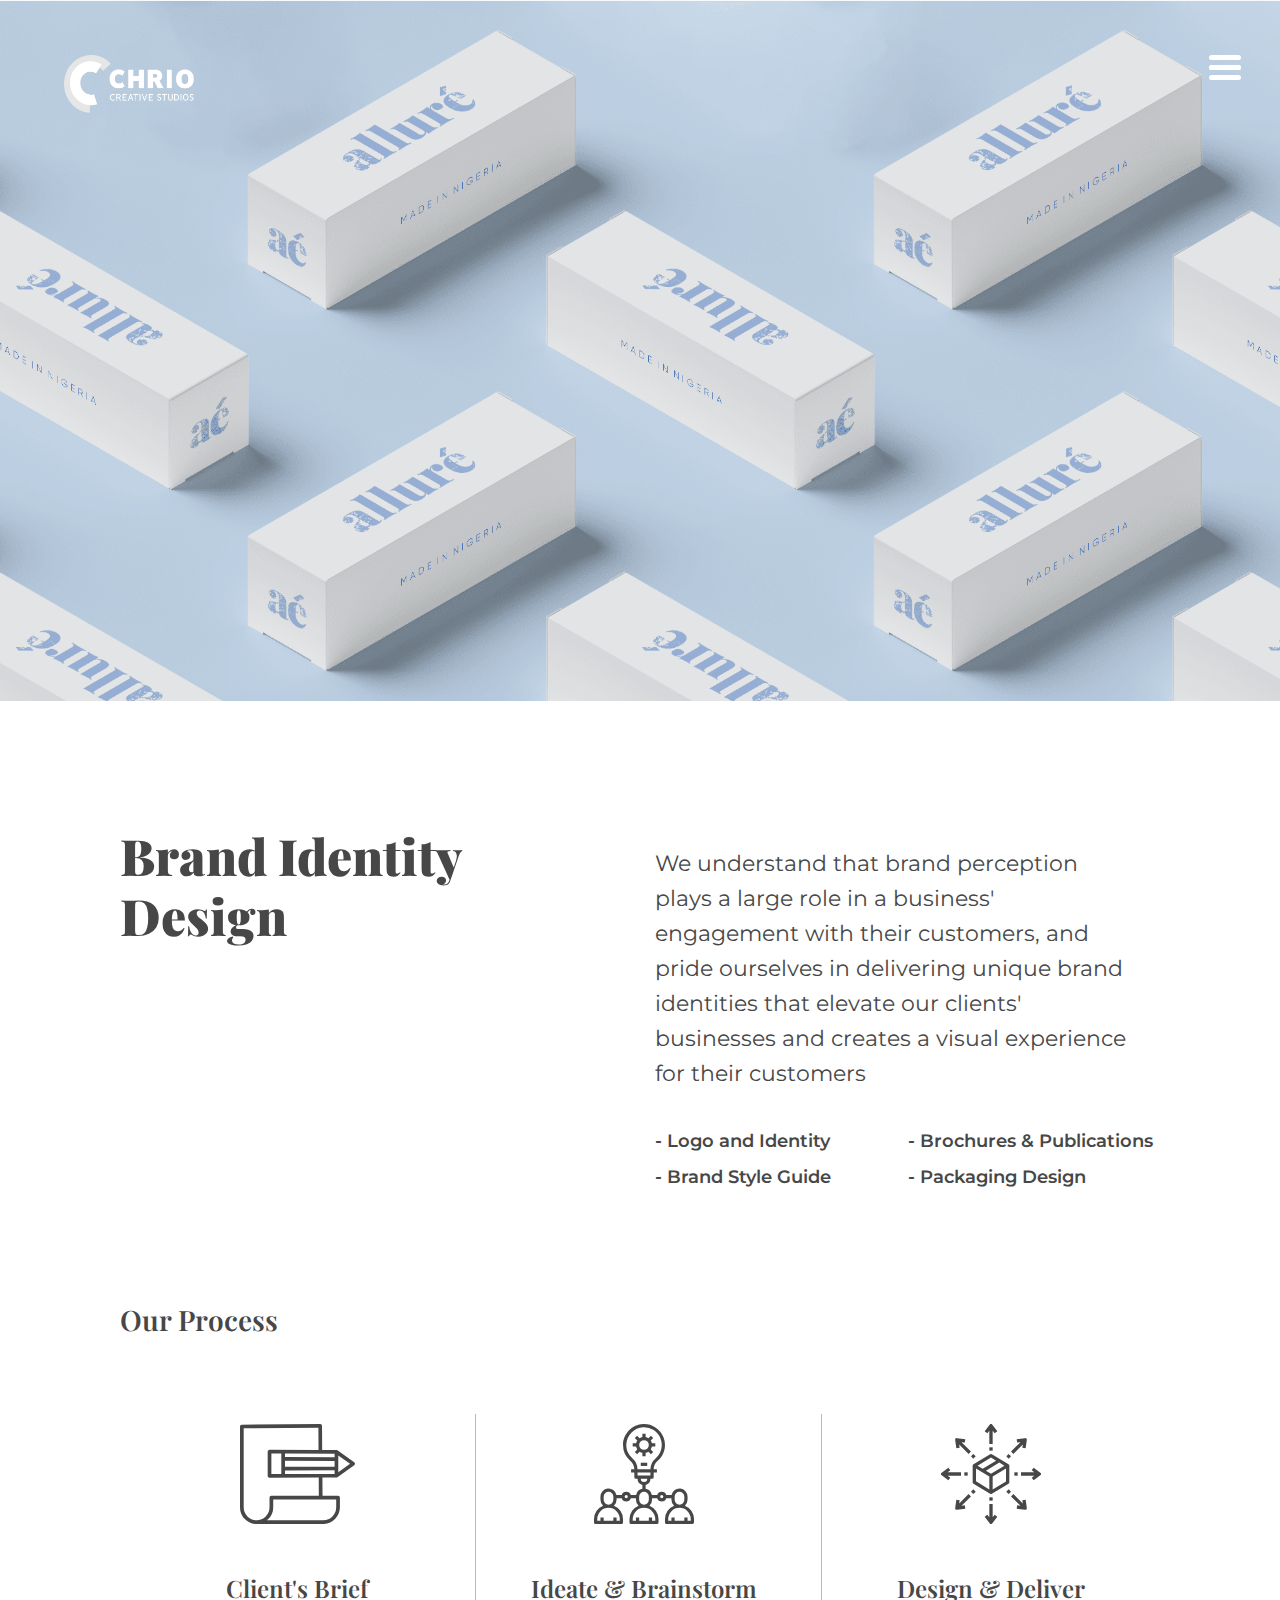
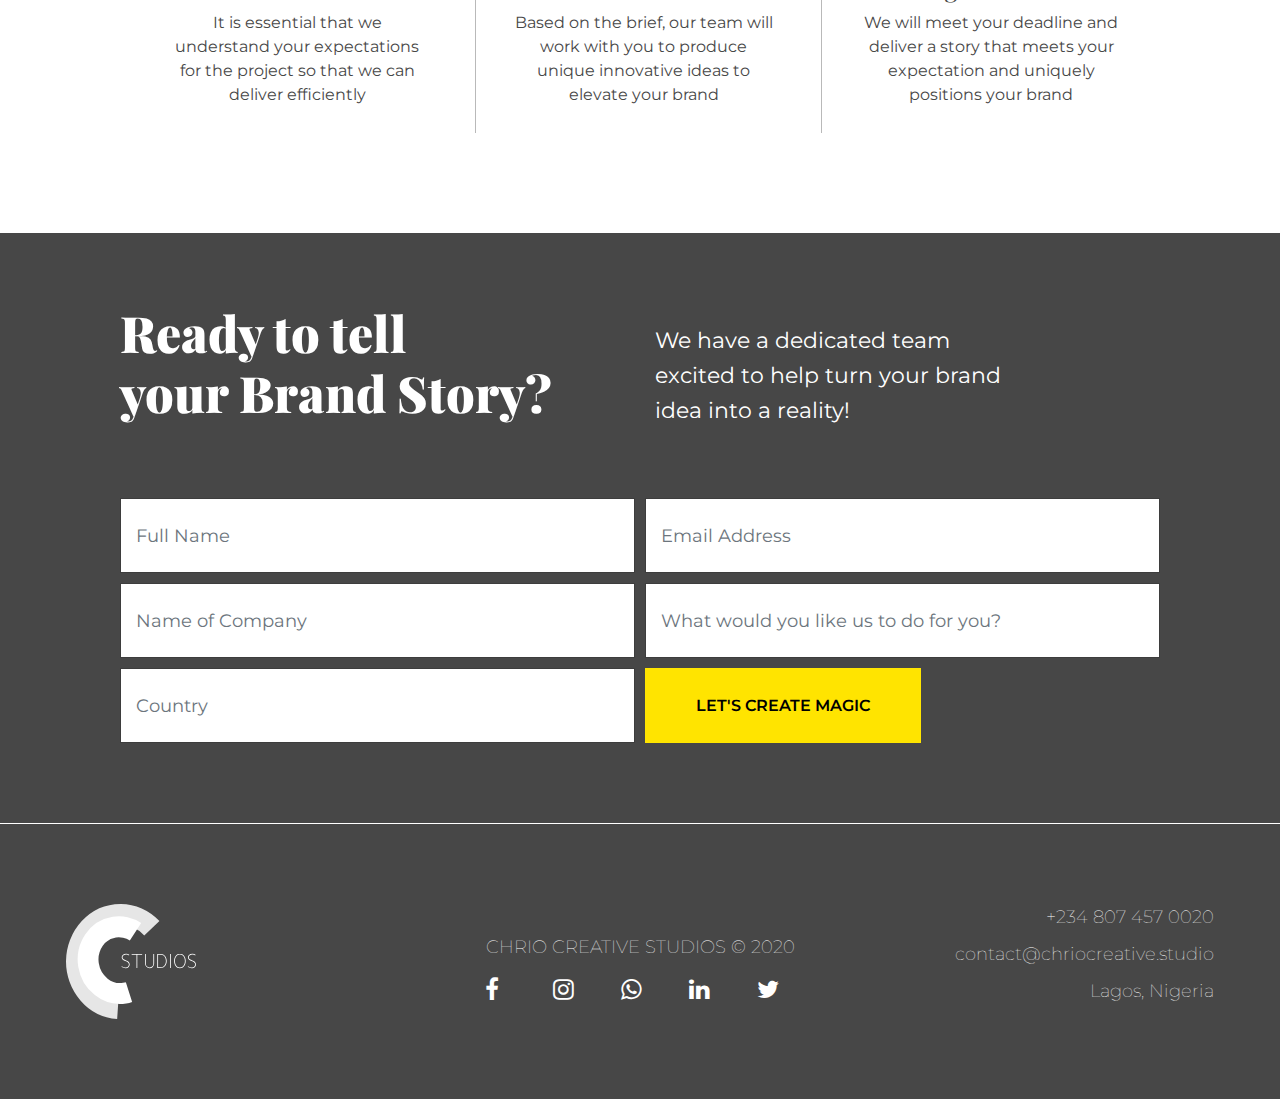
==== brand-identity.html @ 4c0df3b8 "Fetch only active cc" ====
<!DOCTYPE html>
<html lang="en">

<head>
    <meta charset="UTF-8" />
    <meta name="viewport" content="width=device-width, initial-scale=1.0" />
    <title>Brand Identity | Chrio</title>
    <link rel="stylesheet" href="https://stackpath.bootstrapcdn.com/bootstrap/4.5.0/css/bootstrap.min.css"
        crossorigin="anonymous" />
    <link rel="stylesheet" href="https://stackpath.bootstrapcdn.com/font-awesome/4.7.0/css/font-awesome.min.css" />
    <link rel="stylesheet" href="./css/identity.css" />
</head>

<body>

    <div id="sideNavigation" class="sidenav">

        <div class="container">
            <div class="row">
                <div class="col-md-6">
                    <a class="navbar-brand" href="#" id="navbar-brand">
                        <img src="./assets/images/chrio_logo.svg" class="nav-logo" alt="Chrio Logo" />
                    </a>
                </div>
                <div class="col-md-6">
                    <a href="javascript:void(0)" class="closebtn" onclick="closeNav()">&times;</a>
                </div>
            </div>
        </div>

        <div class=" nav-bottom text-center">
            <p class="nav-p">Interested in learning more? Check out</p>
            <a href="index.html">Home</a>
            <span class="nav-vr"></span>
            <a href="services.html">Our Services</a>
            <span class="nav-vr"></span>
            <a href="services.html">Our Blog</a>
            <span class="nav-vr"></span>
            <a href="contact.html">Contact Us</a>
        </div>
    </div>

    <nav class="navbar navbar-expand-lg navbar-light bg-light" id="nav">
        <div class="container">
            <div class="row">
                <a class="navbar-brand" href="#" id="navbar-brand">
                    <img src="./assets/images/logo-white.png" class="logo" alt="Chrio Logo" />
                </a>
                <div id="nav-icon3" class="pull-right" onclick="openNav()">
                    <span onclick="openNav()"></span>
                    <span onclick="openNav()"></span>
                    <span onclick="openNav()"></span>
                    <span onclick="openNav()"></span>
                </div>
            </div>
        </div>
        <div class="collapse navbar-collapse" id="navbarSupportedContent"></div>
    </nav>

    <div class="main">
        <section class="landing-banner" id="landing-banner">
            <div class="container">
                <!-- <div class="row">
                    <div class="col-md-7" id="banner-div-7">
                        <h1 class="landing-h1">
                            Our Services
                        </h1>
                        <p class="landing-p1">
                            We are a creative communication <br class="br-mobile-hidden" /> agency with a vast portfolio
                            of <br class="br-mobile-hidden" /> service offerings
                        </p>
                    </div>
                </div> -->
            </div>
        </section>

        <section class="strategy-sectionn section" id="strategy-div">
            <div class="container" id="strategy-container">

                <div class="row" id="brand1">
                    <div class="col-md-6">
                        <h2 class="landing-h2">
                            Brand Identity
                            Design
                        </h2>
                    </div>
                    <div class="col-md-6">
                        <div class="brand-div">
                            <p class="landing-p">
                                We understand that brand perception plays a large role in a business' engagement with
                                their customers, and pride ourselves in delivering unique brand identities that elevate
                                our clients' businesses and creates a visual experience for their customers
                            </p>
                            <div class="row brand-row">
                                <div class="col-md-6">
                                    <p class="brand-p">- Logo and Identity</p>
                                </div>
                                <div class="col-md-6">
                                    <p class="brand-p">- Brochures & Publications</p>
                                </div>
                                <div class="col-md-6">
                                    <p class="brand-p">- Brand Style Guide</p>
                                </div>
                                <div class="col-md-6">
                                    <p class="brand-p">- Packaging Design</p>
                                </div>


                            </div>
                        </div>
                    </div>
                </div>
            </div>
        </section>

        <section class="strategy-sectionn section" id="strategy-div">
            <div class="container" id="strategy-container">

                <div class="row" id="brand1">
                    <div class="col-md-12">
                        <h3 class="landing-h3">
                            Our Process
                        </h3>
                    </div>
                    <div class="col-md-12">
                        <div class="row process-row">
                            <div class="col-md-4">
                                <div class="process-block">
                                    <img src="./assets/images/client-brief.svg" class="process-icon icon-1"
                                        alt="Client Brief Image" />
                                    <div class="process-block-below">
                                        <h4 class="landing-h4">Client's Brief</h4>
                                        <p class="process-block-p">
                                            It is essential that we
                                            understand your expectations
                                            for the project so that we can deliver efficiently
                                        </p>
                                    </div>
                                </div>
                            </div>
                            <div class="col-md-4">
                                <div class="process-block">
                                    <img src="./assets/images/ideate.svg" class="process-icon"
                                        alt="Client Brief Image" />
                                    <div class="process-block-below">
                                        <h4 class="landing-h4">Ideate & Brainstorm</h4>
                                        <p class="process-block-p">
                                            Based on the brief, our team
                                            will work with you to produce unique innovative ideas to elevate your brand
                                        </p>
                                    </div>
                                </div>
                            </div>
                            <div class="col-md-4">
                                <div class="process-block process-block-last-child">
                                    <img src="./assets/images/design.svg" class="process-icon"
                                        alt="Client Brief Image" />
                                    <div class="process-block-below">
                                        <h4 class="landing-h4">Design & Deliver</h4>
                                        <p class="process-block-p">
                                            We will meet your deadline
                                            and deliver a story that meets your expectation and uniquely positions your
                                            brand
                                        </p>
                                    </div>
                                </div>
                            </div>
                        </div>
                    </div>
                </div>
            </div>
        </section>


        <section class="contact-us section">
            <form action="action.php" method="post" id="contact-form"></form>
            <div class="container">
                <div class="row icon-row" id="contact-us-row">

                    <div class="col-md-6 margin-contact">
                        <div class="contact-inner1">
                            <h2 class="landing-h2">
                                Ready to tell <br class="br-mobile-hidden" />
                                your Brand Story?
                            </h2>
                        </div>
                    </div>
                    <div class="col-md-6  margin-contact">
                        <div class="contact-inner1">
                            <p class="landing-p">
                                We have a dedicated team <br> excited to help turn your brand <br> idea into a reality!
                            </p>
                        </div>
                    </div>

                    <div class="col-md-6 contact-outer">
                        <div class="contact-inner1">
                            <input type="text" class="form-control" name="name" id="name" placeholder="Full Name" />
                        </div>
                    </div>
                    <div class="col-md-6 contact-outer1">
                        <div class="contact-inner1">
                            <input type="text" class="form-control" name="email" id="email" aria-describedby="emailHelp"
                                placeholder="Email Address" />
                        </div>
                    </div>
                    <div class="col-md-6 contact-outer">
                        <div class="contact-inner1">
                            <input type="text" class="form-control" name="company" id="company"
                                aria-describedby="emailHelp" placeholder="Name of Company" />
                        </div>
                    </div>
                    <div class="col-md-6 contact-outer1">
                        <div class="contact-inner1">
                            <input type="text" class="form-control" name="message" id="message"
                                aria-describedby="emailHelp" placeholder="What would you like us to do for you?" />
                        </div>
                    </div>
                    <div class="col-md-6 contact-outer">
                        <div class="contact-inner1">
                            <input type="text" class="form-control" name="country" id="country"
                                aria-describedby="emailHelp" placeholder="Country" />
                        </div>
                    </div>
                    <div class="col-md-6 contact-outer1">
                        <div class="contact-inner1">
                            <button type="submit" id="submit" class="btn btn-primary contact-button">
                                LET'S CREATE MAGIC
                            </button>
                        </div>
                    </div>

                </div>
            </div>
            </form>
        </section>
        <footer id="footer-web">
            <div class="container">
                <div class="row footer-row">
                    <div class="col">
                        <img src="./assets/images/footer_logo.svg" alt="" class="img-responsive footer-logo" />
                    </div>
                    <div class="col">
                        <div>
                            <p class="footer-text">CHRIO CREATIVE STUDIOS &copy; 2020</p>
                        </div>
                        <div class="row">
                            <div class="col">
                                <a href="https://facebook.com/ChrioCreative/" target="_blank" class=""><i
                                        class="fa fa-facebook" id="socials" aria-hidden="true"></i></a>
                            </div>
                            <div class="col">
                                <a href="https://instagram.com/chriocreative?igshid=flf5o154ikzl" target="_blank"
                                    class=""><i class="fa fa-instagram" id="socials" aria-hidden="true"></i></a>
                            </div>
                            <div class="col">
                                <a href="" target="_blank" class=""><i class="fa fa-whatsapp" id="socials"
                                        aria-hidden="true"></i></a>
                            </div>
                            <div class="col">
                                <a href="https://www.linkedin.com/company/chrio-creative-studios/" target="_blank"
                                    class=""><i class="fa fa-linkedin" id="socials" aria-hidden="true"></i></a>
                            </div>
                            <div class="col">
                                <a href="https://twitter.com/ChrioCreative" target="_blank" class=""><i
                                        class="fa fa-twitter" id="socials" aria-hidden="true"></i></a>
                            </div>
                            <!-- <div class="col-md-4"></div> -->
                        </div>
                    </div>
                    <div class="col">
                        <div class="footer-right">
                            <p class="footer-text1">+234 807 457 0020</p>
                            <p class="footer-text1">contact@chriocreative.studio</p>
                            <p class="footer-text1">Lagos, Nigeria</p>

                        </div>
                    </div>
                </div>
            </div>
        </footer>
        <footer id="footer-mobile">
            <div class="container container-footer">
                <div class="row footer-row">
                    <div class="col-md-6 col-sm-6 col-sx-6">
                        <!-- <img
                  src="./assets/images/footer_logo.svg"
                  alt=""
                  class="img-responsive footer-logo"
                /> -->
                    </div>
                    <div class="col-md-6 col-sm-6 col-sx-6">
                        <div>
                            <p class="footer-text">CHRIO CREATIVE STUDIOS &copy; 2020</p>
                            <div class="row">
                                <div class="col-md-4"></div>
                                <div class="col">
                                    <a href="" class=""><i class="fa fa-facebook" id="socials"
                                            aria-hidden="true"></i></a>
                                </div>
                                <div class="col">
                                    <a href="" class=""><i class="fa fa-instagram" id="socials"
                                            aria-hidden="true"></i></a>
                                </div>
                                <div class="col">
                                    <a href="" class=""><i class="fa fa-whatsapp" id="socials"
                                            aria-hidden="true"></i></a>
                                </div>
                                <div class="col">
                                    <a href="" class=""><i class="fa fa-twitter" id="socials"
                                            aria-hidden="true"></i></a>
                                </div>
                                <!-- <div class="col-md-4"></div> -->
                            </div>
                        </div>
                    </div>
                    <div class="col-md-12 col-sm-12 col-sx-12">
                        <div class="footer-right">
                            <p class="footer-text1">+234 807 457 0020</p>
                            <p class="footer-text1">contact@chriocreative.studio</p>
                            <p class="footer-text1">Lagos, Nigeria</p>
                        </div>
                    </div>
                </div>
            </div>
        </footer>
    </div>


    <script src="https://code.jquery.com/jquery-3.5.1.min.js" crossorigin="anonymous"></script>
    <script src="https://stackpath.bootstrapcdn.com/bootstrap/4.5.0/js/bootstrap.min.js" crossorigin="anonymous">
    </script>
    <script>
        $(document).ready(function () {
            // $("#nav-icon3").click(function () {
            //     $(this).toggleClass("open");
            // });

            $("#learn-more").on('click', function (event) {
                event.preventDefault();
                $("#nav").addClass('active-nav');
                $("#navbar-brand").addClass('active-brand');
                $("#strategy-div").addClass('strategy-active');
                $("#strategy-container").addClass('strategy-active');
                $('#landing-banner').slideUp();
            });

        });

        function openNav() {
            document.getElementById("sideNavigation").style.width = "100%";
            document.getElementById("main").style.marginLeft = "250px";
        }

        function closeNav() {
            document.getElementById("sideNavigation").style.width = "0";
            document.getElementById("main").style.marginLeft = "0";
            $("#nav-icon3").toggleClass("close");
        }
    </script>
</body>

</html>
---- css/identity.css ----
@import url("https://fonts.googleapis.com/css2?family=Montserrat:wght@300;400;600&family=Playfair+Display:wght@400;600;900&display=swap");

html,
  body {
    max-width: 100%;
    overflow-x: hidden;
    color: #474747;
  }

.process-block {
    text-align: center;
    padding: 10px 45px;
    border-right: 1px solid #47474761;
    margin-right: -9px;
}

.process-block-last-child {
    border-right: none;
}

.row.process-row .col-md-4 {
    padding: 0px;
}

img.process-icon {
    width: 100px;
}

p.process-block-p {
    font-size: 16px;
}

.process-block-below {
    margin-top: 50px;
}

img.process-icon.icon-1 {
    width: 115px;
}

.row.process-row {
    margin-top: 70px;
}

h4.landing-h4 {
    font-weight: 600;
}

img.img-responsive.service-image3 {
  width: 300px !important;
  max-width: 315px !important;
  min-width: 315px !important;
  right: 0px;
  margin-bottom: 20px;
  display: none;
}
p.nav-p {
  font-size: 23px;
  margin-bottom: 0px;
  font-family: "Montserrat", sans-serif;
  font-weight: 500;
}

.nav-bottom.text-center {
  padding-top: 150px;
}

.sidenav  a#navbar-brand {
  left: -60px;
}

/* The side navigation menu */
.sidenav {
    height: 100%; /* 100% Full-height */
    width: 0; /* 0 width - change this with JavaScript */
    position: fixed; /* Stay in place */
    z-index: 10;
    top: 0;
    right: 0;
    overflow-x: hidden; /* Disable horizontal scroll */
    padding-top: 50px; /* Place content 60px from the top */
    transition: 0.5s; /* 0.5 second transition effect to slide in the sidenav */
    /* text-align: center; */
    font-family: "Playfair Display", serif;
    font-weight: 700;
    background-image: url(../assets/images/Pattern1.svg);
    background-repeat: no-repeat;
    background-size: cover;
    background-position: bottom;
    
}
 
/* The navigation menu links */
.sidenav a {
    padding: 8px 8px 8px 40px;
    text-decoration: none;
    font-size: 40px;
    color: #363837;
    display: block;
    transition: 0.3s;
    display: inline;
    font-family: "Playfair Display", serif;
}
 
/* When you mouse over the navigation links, change their color */
.sidenav a:hover, .offcanvas a:focus{
    color: #f1f1f1;
}
 
/* Position and style the close button (top right corner) */
.sidenav .closebtn {
  position: absolute;
  top: -40px;
  right: 25px;
  font-size: 55px;
  margin-left: 50px;
}


ul.slide-ul {
    list-style-type: none;
    font-size: 30px;
    font-weight: 500;
}

.slide-nav {
    position: absolute;
    z-index: 1;
    padding-left: 350px;
    padding-top: 300px;
}

.slide-icon {
    display: inline;
    margin-right: 10px;
    color: #000;
}

span.nav-vr {
  border: 1px solid #363837;
  width: 46px;
  position: relative;
  top: -6px;
  right: -10px;
}
.section {
    padding-left: 90px !important;
    padding-right: 90px !important;
}

section#landing-banner {
    padding-left: 90px !important;
    padding-right: 90px !important;
}

img.img-responsive.footer-logo {
  width: 130px;
}

a.learn-more.footer-a {
    color: #fff;
    border: 1px solid #fff;
}

div#brand1 {
    margin-bottom: 100px;
}

div#banner-div-7 {
    padding-top: 100px;
}

div#brand2 {
    margin-bottom: 90px;
}

img.img-responsive.service-image {
    width: 560px;
    position: relative;
    right: -15%;
    max-width: 560px;
    min-width: 560px;
}

img.img-responsive.service-image2 {
    width: 560px;
    position: relative;
    left: -25%;
    max-width: 560px;
    min-width: 560px;
}

.active-nav {
  background: #ffe400 !important;
}

.active-brand {
  top: -20px;
}

.strategy-active {
  padding-top: 60px !important;
}

.strategy-div {
  padding-top: 60px !important;
}

/* Hamburger menu */
/* Icon 1 */
section.partner-section {
  background: #ebebeb;
  padding-top: 0px !important;
  padding-bottom: 0px !important;
}

#nav-icon3 {
  z-index: 1;
  width: 45px;
  height: 0px;
  position: relative;
  left: 600%;
  /* margin: 50px auto; */
  -webkit-transform: rotate(0deg);
  -moz-transform: rotate(0deg);
  -o-transform: rotate(0deg);
  transform: rotate(0deg);
  -webkit-transition: 0.5s ease-in-out;
  -moz-transition: 0.5s ease-in-out;
  -o-transition: 0.5s ease-in-out;
  transition: 0.5s ease-in-out;
  cursor: pointer;
}

#nav-icon3 span {
    display: block;
    position: absolute;
    height: 5px;
    width: 70%;
    background: #ffffff;
    border-radius: 9px;
    opacity: 1;
    left: 0;
    -webkit-transform: rotate(0deg);
    -moz-transform: rotate(0deg);
    -o-transform: rotate(0deg);
    transform: rotate(0deg);
    -webkit-transition: 0.25s ease-in-out;
    -moz-transition: 0.25s ease-in-out;
    -o-transition: 0.25s ease-in-out;
    transition: 0.25s ease-in-out;
}

/* Icon 3 */

#nav-icon3 span:nth-child(1) {
  top: 0px;
}

#nav-icon3 span:nth-child(2),
#nav-icon3 span:nth-child(3) {
  top: 10px;
}

#nav-icon3 span:nth-child(4) {
  top: 20px;
  /* width: 60%; */
}

#nav-icon3.open span:nth-child(1) {
  top: 18px;
  width: 0%;
  left: 50%;
}

#nav-icon3.open span:nth-child(2) {
  -webkit-transform: rotate(45deg);
  -moz-transform: rotate(45deg);
  -o-transform: rotate(45deg);
  transform: rotate(45deg);
}

#nav-icon3.open span:nth-child(3) {
  -webkit-transform: rotate(-45deg);
  -moz-transform: rotate(-45deg);
  -o-transform: rotate(-45deg);
  transform: rotate(-45deg);
}

#nav-icon3.open span:nth-child(4) {
  top: 18px;
  width: 0%;
  left: 50%;
}

body {
  font-family: "Montserrat", sans-serif;
}

.row {
  margin-left: 0px !important;
  width: 100%;
}

h1,
h2,
h3,
h4,
h5 {
  font-family: "Playfair Display", serif;
}

.landing-h1 {
    font-size: 50px;
    font-weight: 900;
    color: #fff;
}

.landing-p1 {
    margin: 0px;
    font-size: 22px;
    padding-right: 25px;
    margin: 20px 0px;
    line-height: 35px;
    color: #fff;
}

.landing-p {
    margin: 0px;
    font-size: 22px;
    padding-right: 25px;
    margin: 20px 0px;
    line-height: 35px;
}

.landing-banner {
    background-image: url(../assets/images/identity_banner.png);
    position: relative;
    background-position: inherit;
    background-repeat: no-repeat;
    background-size: cover;
    top: -125px;
    padding-top: 200px;
    height: 700px;
    /* background: #292929; */
}

/* .container {
  margin: 0px 100px;
} */

.landing-p1 {
  font-size: 20px;
}

p.brand-p {
    font-size: 18px;
    line-height: 20px;
    font-weight: 600;
}

.brand-row .col-md-6 {
    padding: 0px;
}

.row.brand-row {
    padding-top: 20px !important;
}

footer {
  background: #474747;
  padding: 40px;
  color: #fff;
  border-top: 1px solid #fff;
  padding: 80px 0px;
}

.navbar-brand {
  position: relative;
  left: 40%;
  display: inline-block;
  padding-top: 0.3125rem;
  padding-bottom: 0.3125rem;
  margin-right: 1rem;
  font-size: 1.25rem;
  line-height: inherit;
  white-space: nowrap;
  z-index: 1;
}

nav.navbar.navbar-expand-lg.navbar-light.bg-light {
  background: transparent;
  border: none;
  padding-top: 50px;
}

img.logo {
  width: 130px;
}

i.fa.fa-long-arrow-right {
  margin-left: 15px;
  /* margin-top: 11px; */
}

.learn-more {
  font-family: "Montserrat", sans-serif;
}

#partner-mobile {
  display: none;
}

.learn-more {
  font-size: 20px;
  color: #000;
  font-weight: 500;
  border: 1px solid #000;
  padding: 15px 20px;
}

.learn-more:hover {
  text-decoration: none;
  background: #474747;
  color: #ffe600;
  transition: 0.4s;
}

div#banner-div-7 {
  z-index: 1;
}

.margin-contact {
  margin-bottom: 50px;
}

i.fa.fa-chevron-right {
  font-weight: 100;
  margin-left: 15px;
}

i.fa.fa-plus-circle {
  color: #ffe700;
}

h2.landing-h2 {
  font-size: 50px;
  font-weight: 900;
}

.landing-h3 {
    font-size: 28px;
    font-weight: 600;
  }

.learn-more.no-border {
  border: none;
  padding: 0px;
}

.section {
  padding: 0px;
}

.strategy-box-holder {
  text-align: center;
  /* border-right: 1px solid #00000021; */
}

.strategy-box-holder:last-child {
  padding-left: 0px;
  /* border-right: none; */
}

img.img-responsive.partner-logo {
  width: 150px;
}

.strategy-box {
  /* background: #f2f2f2; */
  padding: 30px 10px;
  box-shadow: 0 10px 30px 0 rgba(0, 0, 0, 0.15);
  border-radius: 10px;
  margin: 20px;
  max-width: 200px;
  min-width: 200px;
  min-height: 185px;
  max-height: 185px;
}

.strategy-box-holder:first-child {
  padding-left: 0px;
}

img.img-responsive.strategy-icons.center-box {
  max-width: 85px;
  min-width: 85px;
  max-height: 85px;
  min-height: 85px;
  margin: 20px;
}

img.img-responsive.man-img {
  width: 480px;
}

.row.icon-row {
  width: 100%;
  /* margin-top: 70px;
  margin-bottom: 70px; */
}

#footer-web {
  display: block;
}

#footer-mobile {
  display: none;
}

h5.strategy-h5 {
  font-size: 20px;
  font-weight: 600;
  padding: 0px 30px;
}

section.strategy-sectionn {
  /* margin-bottom: 100px; */
  padding-top: 0px !important;
}

.contact-inner1 {
  /* padding: 0px 50px 0px 0px; */
}

.contact-inner2 {
  padding: 0px 0px 0px 50px;
}

button.btn.btn-primary.contact-button {
  background: #ffe400;
  border: 1px solid #ffe600;
  border-radius: 0px;
  color: #000;
  font-size: 16px;
  font-weight: 600;
  padding: 25px 50px;
  height: 75px;
}

label {
  font-size: 12px;
  font-weight: 600;
}

.form-control {
  font-size: 12px;
  border: 1px solid #33333385;
}

section.contact-us {
  padding: 70px 0px;
  background: #474747;
  color: #fff;
}

img.banner-image.img-responsive {
  position: relative;
  bottom: 562px;
  right: 5%;
  width: 1220px;
}

#circle1 {
  position: relative;
  bottom: 196px;
  right: 50px;
}

#circle2 {
  -webkit-transform: rotate(180deg);
  -moz-transform: rotate(180deg);
  -o-transform: rotate(180deg);
  -ms-transform: rotate(180deg);
  transform: rotate(180deg);
  position: relative;
  right: 76px;
  bottom: 204px;
}

#circle3 {
  -webkit-transform: rotate(90deg);
  -moz-transform: rotate(90deg);
  -o-transform: rotate(90deg);
  -ms-transform: rotate(90deg);
  transform: rotate(90deg);
  position: relative;
  right: 60px;
  bottom: 197px;
}

#circle4 {
  -webkit-transform: rotate(270deg);
  -moz-transform: rotate(270deg);
  -o-transform: rotate(270deg);
  -ms-transform: rotate(270deg);
  transform: rotate(270deg);
  position: relative;
  right: 65px;
  bottom: 220px;
}

section.partner-section {
  background: #ebebeb;
  padding-top: 20px 0px !important;
  padding-bottom: 20px 0px !important;
}

section.creative-section.section {
  padding-top: 70px;
  padding-bottom: 70px;
}

.partner-div {
  padding-top: 80px;
}

.row.text-center.partner-row {
  margin: 70px 0px;
}

i.fa.fa-long-arrow-right.yellow-arrow.y2 {
  color: #ffe700;
  font-weight: bolder;
  /* font-size: 46px; */
  margin-top: 20px !important;
}

i.fa.fa-long-arrow-right.yellow-arrow {
  color: #ffe700;
  font-weight: bolder;
  /* font-size: 46px; */
  margin-top: 50px !important;
}

img.img-responsive.footer-logo {
  position: relative;
  left: -40px;
}

.footer-right {
  text-align: right;
  font-size: 14px;
  font-weight: 400;
  position: relative;
  left: 50px;
}

.form-control {
  font-size: 18px;
  border: 1px solid #33333385;
  height: 75px;
  border-radius: 0px;
  padding: 15px;
}

.contact-outer {
  padding-right: 5px;
  padding-bottom: 10px;
}

.contact-outer1 {
  padding-left: 5px;
  padding-bottom: 10px;
}

.footer-text {
  margin-top: 30px;
  font-size: 18px;
  text-align: center;
  font-weight: 100;
}

.footer-text1 {
  margin: 0px;
  margin-bottom: 10px;
  font-size: 18px;
  text-align: right;
  font-weight: 100;
}

#socials {
  color: #fff;
  font-size: 24px;
}

@media (max-width: 1280px) {
  img.banner-image.img-responsive {
    position: relative;
    bottom: 525px;
    right: -500px;
    width: 591px;
  }

  .container {
    /* margin: 0px 30px; */
  }

  html,
  body {
    max-width: 100%;
    overflow-x: hidden;
    color: #474747;
  }
}

@media (max-width: 768px) {
  img.img-responsive.service-image3 {
    display: block;
  }
  img.img-responsive.service-image {
    display: none;
  }
  div#brand1 {
    margin-bottom: 0px;
}
  section#landing-banner {
    padding-left: 20px !important;
    padding-right: 20px !important;
    text-align: center;
    height: 420px;
}
img.img-responsive.service-image2 {
  width: 300px !important;
  position: relative;
  left: 0%;
  max-width: 300px;
  min-width: 300px;
  margin-bottom: 20px;
}
img.img-responsive.service-image3 {
  width: 300px !important;
  position: relative;
  right: -8px;
  max-width: 300px;
  min-width: 300px;
  margin-bottom: 20px;
}
div#banner-div-7 {
  padding-top: 30px;
}
.landing-p1 {
  padding-right: 0px;
  line-height: 25px;
}
  .strategy-active {
    padding-top: 100px !important;
  }
  #strategy-container {
    /* padding-top: 20px !important; */
  }
  .container-footer{
    padding-right: 0px !important;
  }
  #navbar-brand {
    top: -5px;
  }
  .br-mobile-hidden {
    display: none;
  }
  iframe {
    width: 300px !important;
    height: 200px !important;
  }
  .video-frame {
    padding-top: 40px;
}

  .navbar-brand {
    position: relative;
    left: 0px;
  }

  .strategy-box-holder {
    border-right: none;
  }

  .strategy-box {
    margin: none;
    padding: none;
    max-width: 220px;
    min-width: 220px;
    min-height: 200px;
    max-height: 200px;
  }

  img.img-responsive.strategy-icons.center-box {
    max-width: 110px !important;
    margin: 10px;
  }

  section.contact-us {
    /* padding: 0px !important; */
  }

  .section {
    padding: 30px 0px !important;
  }

  img.img-responsive.man-img {
    width: 320px;
    margin-bottom: 20px;
  }

  section.creative-section.section {
    padding-bottom: 60px !important;
  }

  .strategy-box {
    margin-bottom: 0px;
    /* position: relative;
    left: 10px; */
  }

  #footer-mobile {
    text-align: center !important;
    padding: 10px;
  }

  .footer-text1 {
    font-size: 16px;
    text-align: center;
  }

  .footer-text {
    font-size: 16px;
    text-align: center;
  }

  .form-control {
    font-size: 14px;
    border: 1px solid #33333385;
    height: 50px;
    border-radius: 0px;
    padding: 15px;
  }

  .margin-contact {
    margin-bottom: 20px;
    padding: 0px;
  }

  .contact-outer {
    padding-right: 0px;
    padding-left: 0px;
  }

  .contact-outer1 {
    padding-right: 0px;
    padding-left: 0px;
  }

  button.btn.btn-primary.contact-button {
    width: 100%;
  }

  #circle1 {
    position: relative;
    bottom: 155px;
    right: 50px;
    width: 230px;
  }

  #circle2 {
    right: 60px;
    bottom: 153px;
    width: 230px;
  }

  #circle4 {
    right: 63px;
    bottom: 167px;
    width: 230px;
  }

  #circle3 {
    right: 47px;
    bottom: 156px;
    width: 230px;
  }

  #footer-mobile {
    display: block;
  }

  #footer-web {
    display: none;
  }

  h5.strategy-h5 {
    font-size: 18px;
    font-weight: 600;
    padding: 0px 40px;
  }

  .landing-p1 {
    font-size: 16px;
  }

  .footer-right {
    text-align: center;
    font-size: 14px;
    font-weight: 400;
    position: relative;
    left: 0px;
    margin-top: 20px;
  }

  #socials {
    color: #fff;
    font-size: 20px;
  }

  img.img-responsive.footer-logo {
    position: relative;
    left: -40px;
    width: 80px;
  }

  .container {
    margin: 0px;
  }

  .landing-h1 {
    font-size: 30px;
    font-weight: 900;
    /* text-align: center; */
  }

  .landing-banner {
    padding: 150px 0px;
    height: 450px;
    background-position: right;
    background-repeat: no-repeat;
    background-size: cover;
  }

  .landing-p {
    margin: 0px;
    font-size: 16px;
    padding-right: 0px;
    margin: 20px 0px;
    /* text-align: center; */
    line-height: 25px;
  }

  section.strategy-sectionn {
    position: relative;
    margin-top: -130px;
    /* text-align: center; */
    padding: 0px;
}

  .learn-more {
    font-size: 16px;
    color: #000;
    font-weight: 500;
    position: relative;
    top: 25px;
  }

  h2.landing-h2 {
    font-size: 30px;
    font-weight: 900;
  }

  .row.icon-row {
    width: 100%;
    margin: 30px;
    margin-left: 0px;
    padding: 0px 35px;
  }

  .contact-inner1 {
    padding: 0px;
  }

  .contact-inner2 {
    padding: 0px;
  }

  section.contact-us {
    padding: 30px 20px;
  }

  img.banner-image.img-responsive {
    position: relative;
    bottom: 140px;
    right: 65px;
    width: 390px;
    /* display: none; */
  }

  .row.footer-row {
    margin-right: -15px !important;
    margin-left: -15px !important;
  }

  img.img-responsive.partner-logo {
    width: 80px;
  }

  div#contact-us-row {
    padding: 0px 15px;
  }

  nav.navbar.navbar-expand-lg.navbar-light.bg-light {
    padding-top: 30px;
  }

  img.logo {
    width: 105px;
  }

  #nav-icon3 {
    left: 190px;
    top: 10px;
  }

  .strategy-box-holder {
    margin: 20px 0px;
  }

  .row.creative-row {
    padding-right: 10px;
  }

  .partner-div {
    padding: 30px 15px;
  }

  .row.text-center.partner-row {
    margin: 40px 0px;
  }
}

/* Smartphones (portrait and landscape) ----------- */
@media (max-width: 320px) {
  h5.strategy-h5 {
    font-size: 18px;
    font-weight: 600;
    padding: 0px 15px;
  }

  img.img-responsive.strategy-icons.center-box {
    margin-left: -35px !important;
  }
  img.img-responsive.service-image3 {
    width: 300px !important;
    max-width: 260px !important;
    min-width: 260px !important;
    right: -15px;
    margin-bottom: 20px;
}
img.img-responsive.service-image2 {
  width: 300px !important;
  max-width: 260px !important;
  min-width: 260px !important;
}
}

@media (max-width: 375px) {
  img.img-responsive.service-image3 {
    width: 300px !important;
    max-width: 325px !important;
    min-width: 325px !important;
    right: -10px;
    margin-bottom: 20px;
    display: block;
  }

  img.img-responsive.service-image2 {
    width: 300px !important;
    max-width: 325px !important;
    min-width: 325px !important;
    display: block;
  }
}

@media (max-width: 414px) and (min-width:376px) {
  img.img-responsive.service-image3 {
    width: 300px !important;
    max-width: 365px !important;
    min-width: 365px !important;
    right: -10px;
    margin-bottom: 20px;
    display: block;
  }

  img.img-responsive.service-image2 {
    width: 300px !important;
    max-width: 355px !important;
    min-width: 355px !important;
    display: block;
  }
}



/* ----------- iPhone 4 and 4S ----------- */

/* Portrait and Landscape */
@media only screen and (min-device-width: 320px) and (max-device-width: 480px) and (-webkit-min-device-pixel-ratio: 2) {
  img.img-responsive.man-img {
    width: 260px !important;
    margin-bottom: 20px;
  }
  

  h2.landing-h2 {
    font-size: 27px;
    font-weight: 900;
  }

  #nav-icon3 {
    left: 100%;
    top: 10px;
  }

  .landing-h1 {
    font-size: 27px;
    font-weight: 900;
    /* text-align: center; */
  }

  .partner-row .col {
    padding: 0px;
  }

  button.btn.btn-primary.contact-button {
    font-size: 14px;
  }

  img.img-responsive.man-img {
    width: 300px !important;
    margin-bottom: 20px;
  }
}

/* Portrait */
@media only screen and (min-device-width: 320px) and (max-device-width: 480px) and (-webkit-min-device-pixel-ratio: 2) and (orientation: portrait) {
}

/* Landscape */
@media only screen and (min-device-width: 320px) and (max-device-width: 480px) and (-webkit-min-device-pixel-ratio: 2) and (orientation: landscape) {
}

/* ----------- iPhone 5, 5S, 5C and 5SE ----------- */

/* Portrait and Landscape */
@media only screen and (min-device-width: 320px) and (max-device-width: 568px) and (-webkit-min-device-pixel-ratio: 2) {
}

/* Portrait */
@media only screen and (min-device-width: 320px) and (max-device-width: 568px) and (-webkit-min-device-pixel-ratio: 2) and (orientation: portrait) {
}

/* Landscape */
@media only screen and (min-device-width: 320px) and (max-device-width: 568px) and (-webkit-min-device-pixel-ratio: 2) and (orientation: landscape) {
}

/* ----------- iPhone 4 and 4S ----------- */

/* Portrait and Landscape */
@media only screen and (min-device-width: 768px) and (max-device-width: 820px) and (-webkit-min-device-pixel-ratio: 2) {
  .landing-h1 {
    font-size: 35px;
    font-weight: 900;
  }

  img.banner-image.img-responsive {
    position: relative;
    bottom: 400px;
    right: 70px;
    width: 800px;
  }

  .landing-p {
    margin: 0px;
    font-size: 18px;
    padding-right: 80px;
    margin: 20px 0px;
    line-height: 30px;
  }

  .landing-banner {
    height: 500px;
  }

  .learn-more {
    font-size: 15px;
    color: #000;
    font-weight: 500;
    border: 1px solid #000;
    padding: 10px 15px;
  }

  h2.landing-h2 {
    font-size: 35px;
    font-weight: 900;
  }

  h5.strategy-h5 {
    font-size: 15px;
    font-weight: 600;
    padding: 0px;
  }

  .strategy-box-holder {
    text-align: left;
    /* border-right: 1px solid #00000021; */
  }

  img.img-responsive.strategy-icons.center-box {
    width: 70px;
    margin: 20px;
  }

  img.img-responsive.partner-logo {
    width: 110px;
  }

  img.img-responsive.man-img {
    width: 300px;
  }

  h2.landing-h2 {
    font-size: 30px;
    font-weight: 900;
  }

  .navbar-brand {
    position: relative;
    left: 0%;
  }

  #nav-icon3 {
    left: 270%;
  }
}

/* ----------- iPhone 6, 6S, 7 and 8 ----------- */

/* Portrait and Landscape */
@media only screen and (min-device-width: 375px) and (max-device-width: 667px) and (-webkit-min-device-pixel-ratio: 2) {
  img.img-responsive.man-img {
    width: 315px !important;
    margin-bottom: 20px;
  }

  #nav-icon3 {
    left: 180px;
    top: 10px;
  }

  img.img-responsive.strategy-icons.center-box {
    max-width: 110px !important;
    margin: 10px;
    position: relative !important;
    left: 5px !important;
  }
}

/* Portrait */
@media only screen and (min-device-width: 375px) and (max-device-width: 667px) and (-webkit-min-device-pixel-ratio: 2) and (orientation: portrait) {
}

/* Landscape */
@media only screen and (min-device-width: 375px) and (max-device-width: 667px) and (-webkit-min-device-pixel-ratio: 2) and (orientation: landscape) {
}

/* ----------- iPhone 6+, 7+ and 8+ ----------- */

/* Portrait and Landscape */
@media only screen and (min-device-width: 414px) and (max-device-width: 736px) and (-webkit-min-device-pixel-ratio: 3) {
  #nav-icon3 {
    left: 210px !important;
    top: 10px;
  }

  h5.strategy-h5 {
    font-size: 18px;
    font-weight: 600;
    padding: 0px 55px;
  }

  img.img-responsive.strategy-icons.center-box {
    max-width: 110px !important;
    margin: 10px;
    position: relative !important;
    left: 27px !important;
  }

  img.img-responsive.man-img {
    width: 350px !important;
    margin-bottom: 20px;
  }
}

/* Smartphones (portrait and landscape) ----------- */
@media only screen and (min-device-width: 320px) and (max-device-width: 480px) {
  /* Styles */
}

/* Smartphones (landscape) ----------- */
@media only screen and (max-width: 768px) {
  img.banner-image.img-responsive {
    position: relative;
    bottom: 348px !important;
    right: -45% !important;
    width: 400px !important;
  }
  div#strategy-container {
    padding-top: 50px;
}
}

/* Smartphones (portrait) ----------- */
@media only screen and (max-width: 360px) {
  #nav-icon3 {
    left: 50%;
    top: 10px;
  }
  .strategy-box {
    margin: none;
    padding: none;
    max-width: 190px !important;
    min-width: 190px !important;
    min-height: 160px !important;
    max-height: 160px !important;
  }
}

@media only screen and (min-device-width: 1440px) {
  #nav-icon3 {
    left: 105%;
  }
  img.banner-image.img-responsive {
    position: relative;
    bottom: 535px;
    right: -55%;
    width: 600px;
  }
  .navbar-brand {
    left: 3%;
  }
}

@media only screen and (min-device-width: 1350px) and (max-device-width: 1439px) {
  #nav-icon3 {
    left: 105% !important;
    top: 5px;
}
}

@media only screen and (min-device-width: 1200px) and (max-device-width: 1350px) {
  #nav-icon3 {
    left: 85% !important;
    top: 5px;
}
.navbar-brand {
  position: relative;
  left: 0%;
}
}

@media only screen and (min-width: 1280px) and (max-width: 1350px) {
  #nav-icon3 {
    left: 93% !important;
    top: 5px;
}
/* .navbar-brand {
  position: relative;
  left: 0%;
} */
}

@media only screen and (min-width: 640px) and (max-width: 680px) {
  .landing-h1 {
    padding-right: 250px;
}
.landing-p {
  padding-right: 250px;
}
img.banner-image.img-responsive {
  bottom: 398px !important;
}
#nav-icon3 {
  left: 85%;
  top: 10px;
}
.strategy-box {
  margin: none;
  padding: none;
  max-width: 170px;
  min-width: 170px;
  min-height: 170px;
  max-height: 200px;
}
h5.strategy-h5 {
  font-size: 18px;
  font-weight: 600;
  padding: 0px 20px;
}
}

@media only screen and (min-width: 411px) and (max-width: 580px) {
  #nav-icon3 {
    left: 58%;
    top: 10px;
}
iframe {
  width: 340px !important;
  height: 210px !important;
}
h5.strategy-h5 {
  padding: 10px 40px 0px 40px !important;
}
.strategy-box {
  margin: none;
  padding: none;
  max-width: 150px !important;
    min-width: 150px !important;
    min-height: 150px !important;
    max-height: 150px !important;
    margin-left: 45px !important;
}
img.img-responsive.man-img {
  width: 345px !important;
  margin-bottom: 20px;
}
img.img-responsive.strategy-icons.center-box {
  margin-left: 7px !important;
  width: 40px !important;
  max-width: 70px !important;
  min-width: 70px !important;
  max-height: 70px !important;
  min-height: 70px !important;
}
}

@media only screen and (min-width: 360px) and (max-width: 410px) {
  .strategy-box {
    margin: 0px !important;
    max-width: 150px !important;
    min-width: 150px !important;
    min-height: 150px !important;
    max-height: 150px !important;
    margin-left: 20px !important;
}
img.img-responsive.strategy-icons.center-box {
  max-width: 85px;
  min-width: 75px;
  max-height: 75px;
  min-height: 75px;
  margin: 20px;
}
}

@media only screen and (min-width: 320px) and (max-width: 359px) {
  .strategy-box {
    margin-left: 5px !important;
  }
}



@media only screen and (min-device-width: 1201px) and (max-device-width: 1439px) {
  img.banner-image.img-responsive {
    position: relative;
    bottom: 535px;
    right: -50%;
    width: 600px !important;
  }
  .section {
    padding-left: 90px !important;
    padding-right: 90px !important;
  }
  .landing-banner {
    padding-left: 50px;
    padding-right: 50px;
  }

  .navbar-brand {
    left: 3%;
  }

  #nav-icon3 {
    left: 93%;
    top: 5px;
  }
  img.img-responsive.footer-logo {
    position: relative;
    left: -10%;
  }

  .footer-right {
    left: 10%;
  }
}

/* iPads (landscape) ----------- */
@media (max-width: 320px) {
  #nav-icon3 {
    left: 47%;
    top: 5px;
  }
  iframe {
    width: 260px !important;
    height: 200px !important;
  }
  .strategy-box {
    margin: none;
    padding: none;
    max-width: 140px !important;
    min-width: 140px !important;
    min-height: 140px !important;
    max-height: 140px !important;
  }
  h5.strategy-h5 {
    font-size: 16px !important;
    font-weight: 600;
    padding: 10px 3px 0px 0px !important;
  }
  img.img-responsive.strategy-icons.center-box {
    margin-left: 7px !important;
    width: 40px !important;
    max-width: 65px !important;
    min-width: 65px !important;
    max-height: 65px !important;
    min-height: 65px !important;
  }
  img.img-responsive.man-img {
    width: 260px !important;
    margin-bottom: 20px;
  }
  
}

/* iPads (portrait and landscape) ----------- */
@media only screen and (min-device-width: 768px) and (max-device-width: 1024px) {
  .img.banner-image.img-responsive {
    position: relative;
    bottom: 312px;
    right: 30px;
    width: 780px;
    display: block !important;
  }

  section.landing-banner,
  section.strategy-sectionn.section,
  section.partner-section.section,
  section.partner-section.section,
  section.creative-section.section,
  section.contact-us.section {
    padding-left: 30px !important;
    padding-right: 30px !important;
  }

  .navbar-brand {
    position: relative;
    left: 5%;
  }
  #nav-icon3 {
    left: 570px;
  }
  img.banner-image.img-responsive {
    position: relative;
    bottom: 323px;
    right: 100px;
    width: 800px;
  }
  div#banner-div-7 {
    z-index: 1;
    padding-top: 15px;
  }
  .landing-p {
    margin: 0px;
    font-size: 18px;
    padding-right: 40px;
    margin: 20px 0px;
    line-height: 25px;
  }
  button.btn.btn-primary.contact-button {
    background: #ffe400;
    border: 1px solid #ffe600;
    border-radius: 0px;
    color: #000;
    font-size: 13px;
    font-weight: 600;
    padding: 15px 50px;
    height: 49px;
  }
}

/* iPads (landscape) ----------- */
@media only screen and (min-device-width: 768px) and (max-device-width: 1024px) and (orientation: landscape) {
  /* Styles */
}

/* iPads (portrait) ----------- */
@media only screen and (min-device-width: 768px) and (max-device-width: 1024px) and (orientation: portrait) {
  /* Styles */
}

/**********
  iPad 3
  **********/
@media only screen and (min-device-width: 768px) and (max-device-width: 1024px) and (orientation: landscape) and (-webkit-min-device-pixel-ratio: 2) {
  /* Styles */
}

@media only screen and (min-device-width: 768px) and (max-device-width: 1024px) and (orientation: portrait) and (-webkit-min-device-pixel-ratio: 2) {
  /* Styles */
}

/* Desktops and laptops ----------- */
@media only screen and (min-width: 1224px) {
  /* Styles */
}

/* Large screens ----------- */
@media only screen and (min-width: 1824px) {
  /* Styles */
}

/* iPhone 4 ----------- */
@media only screen and (min-device-width: 320px) and (max-device-width: 480px) and (orientation: landscape) and (-webkit-min-device-pixel-ratio: 2) {
  /* Styles */
}

@media only screen and (min-device-width: 320px) and (max-device-width: 480px) and (orientation: portrait) and (-webkit-min-device-pixel-ratio: 2) {
  /* Styles */
}

/* iPhone 5 ----------- */
@media only screen and (min-device-width: 320px) and (max-device-height: 568px) and (orientation: landscape) and (-webkit-device-pixel-ratio: 2) {
  /* Styles */
}

@media only screen and (min-device-width: 320px) and (max-device-height: 568px) and (orientation: portrait) and (-webkit-device-pixel-ratio: 2) {
  /* Styles */
}

/* iPhone 6, 7, 8 ----------- */
@media only screen and (min-device-width: 375px) and (max-device-height: 667px) and (orientation: landscape) and (-webkit-device-pixel-ratio: 2) {
  /* Styles */
}

@media only screen and (min-device-width: 375px) and (max-device-height: 667px) and (orientation: portrait) and (-webkit-device-pixel-ratio: 2) {
  /* Styles */
}

/* iPhone 6+, 7+, 8+ ----------- */
@media only screen and (min-device-width: 414px) and (max-device-height: 736px) and (orientation: landscape) and (-webkit-device-pixel-ratio: 2) {
  /* Styles */
}

@media only screen and (min-device-width: 414px) and (max-device-height: 736px) and (orientation: portrait) and (-webkit-device-pixel-ratio: 2) {
  /* Styles */
}

/* iPhone X ----------- */
@media only screen and (min-device-width: 375px) and (max-device-height: 812px) and (orientation: landscape) and (-webkit-device-pixel-ratio: 3) {
  /* Styles */
}

@media only screen and (min-device-width: 375px) and (max-device-height: 812px) and (orientation: portrait) and (-webkit-device-pixel-ratio: 3) {
  /* Styles */
}

/* iPhone XS Max, XR ----------- */
@media only screen and (min-device-width: 414px) and (max-device-height: 896px) and (orientation: landscape) and (-webkit-device-pixel-ratio: 3) {
  /* Styles */
}

@media only screen and (min-device-width: 414px) and (max-device-height: 896px) and (orientation: portrait) and (-webkit-device-pixel-ratio: 3) {
  /* Styles */
}

/* Samsung Galaxy S3 ----------- */
@media only screen and (min-device-width: 320px) and (max-device-height: 640px) and (orientation: landscape) and (-webkit-device-pixel-ratio: 2) {
  /* Styles */
}

@media only screen and (min-device-width: 320px) and (max-device-height: 640px) and (orientation: portrait) and (-webkit-device-pixel-ratio: 2) {
  /* Styles */
}

@media only screen and (min-device-width: 320px) and (max-device-height: 640px) and (orientation: portrait) and (-webkit-device-pixel-ratio: 2) {
  /* Styles */
}

/* Samsung Galaxy S4 ----------- */
@media only screen and (min-device-width: 320px) and (max-device-height: 640px) and (orientation: landscape) and (-webkit-device-pixel-ratio: 3) {
  /* Styles */
}

@media only screen and (min-device-width: 320px) and (max-device-height: 640px) and (orientation: portrait) and (-webkit-device-pixel-ratio: 3) {
  /* Styles */
}

/* Samsung Galaxy S5 ----------- */
@media only screen and (min-device-width: 360px) and (max-device-height: 640px) and (orientation: landscape) and (-webkit-device-pixel-ratio: 3) {
  /* Styles */
}

@media only screen and (min-device-width: 360px) and (max-device-height: 640px) and (orientation: portrait) and (-webkit-device-pixel-ratio: 3) {
  /* Styles */
}

/* Smartphones (portrait) ----------- */
@media only screen and (max-width: 600px) {
  img.img-responsive.strategy-icons.center-box {
    max-width: 90px !important;
    margin: 10px;
    position: relative !important;
    left: auto !important;
  }
  .landing-banner .col-md-12 {
    display: none !important;
  }
  .strategy-box {
    /* margin: 0px !important; */
  }
  .row.icon-row {
    padding: 0px 55px;
  }
  .strategy-box {
    margin: none;
    padding: none;
    max-width: 200px;
    min-width: 200px;
    min-height: 180px;
    max-height: 180px;
  }
  h5.strategy-h5 {
    font-size: 18px;
    font-weight: 600;
    padding: 10px 20px 0px 20px;
  }
}
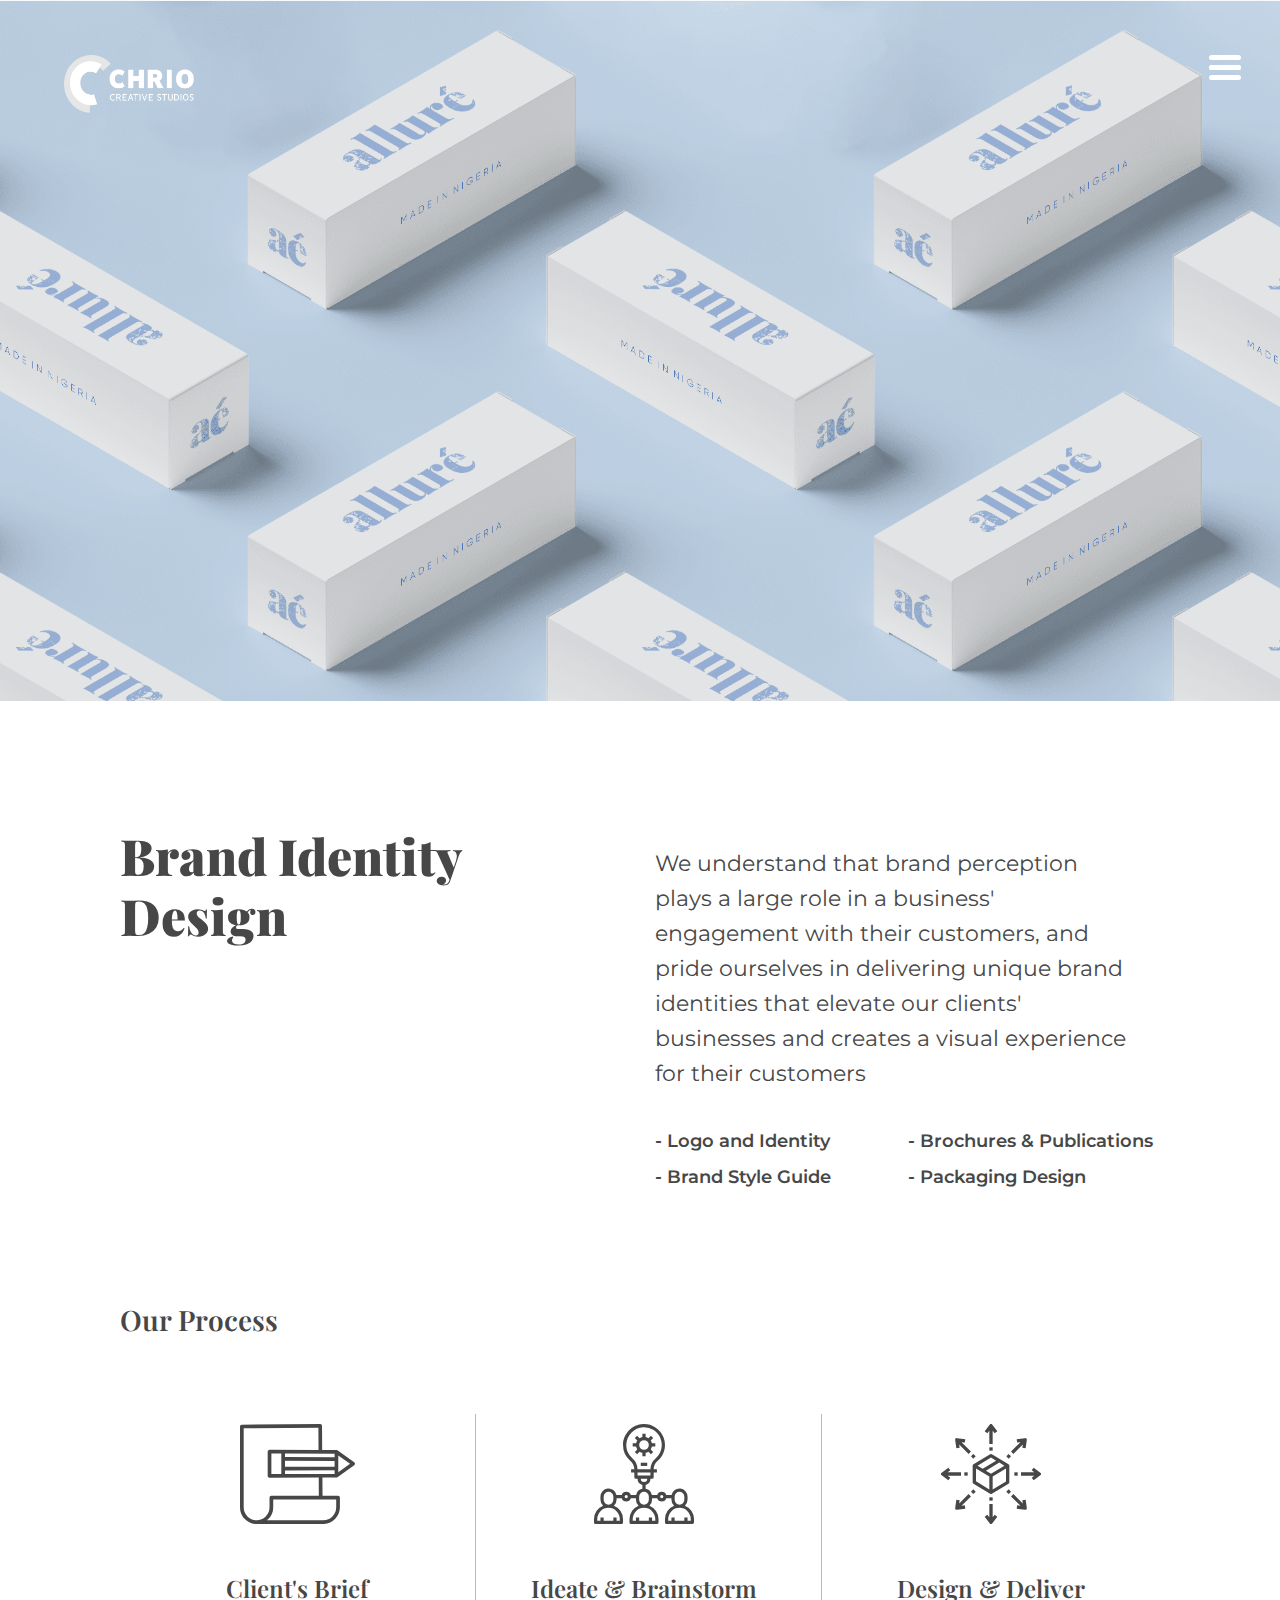
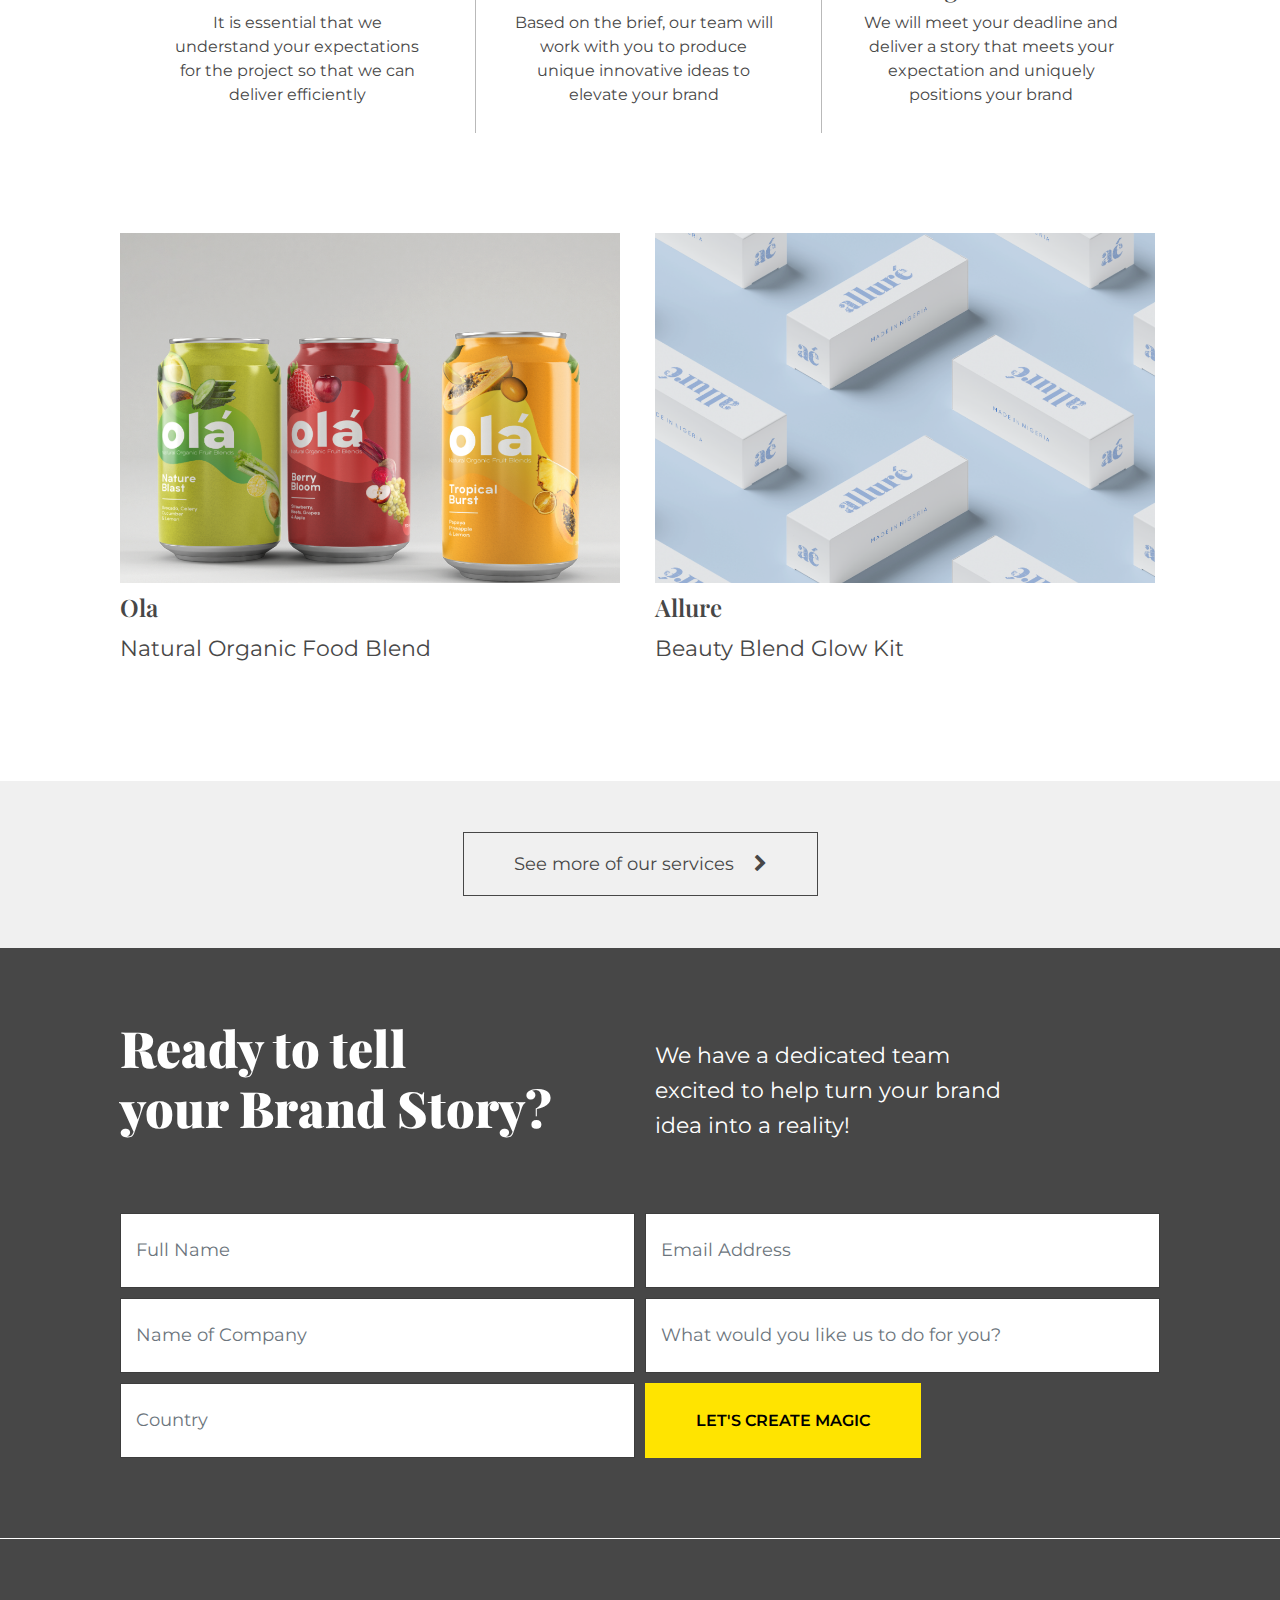
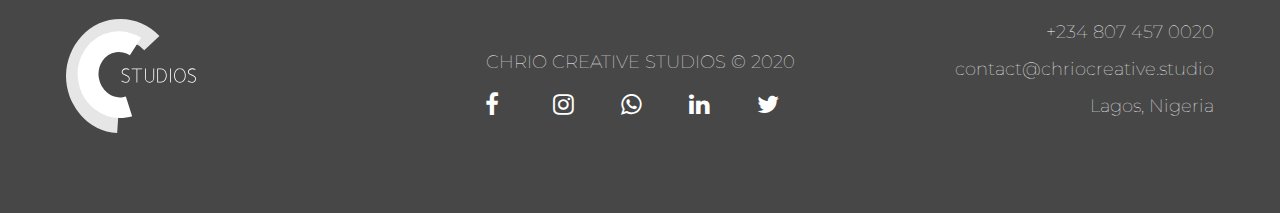
==== commit 92aa72a3: "Fetch only active cc" ====
--- a/brand-identity.html
+++ b/brand-identity.html
@@ -171,6 +171,38 @@
             </div>
         </section>
 
+        <section class="strategy-sectionn section" id="strategy-div">
+            <div class="container" id="strategy-container">
+                <div class="row" id="brand1">
+                    <div class="col-md-6">
+                        <div class="brand-image">
+                            <img src="./assets/images/brand_identity.png" class="brand-image-main" alt="Client Brief Image" />
+                            <h5 class="landing-h5">Ola</h5>
+                            <p class="brand-main-p">Natural Organic Food Blend</p>
+                        </div>
+                    </div>
+                    <div class="col-md-6">
+                        <div class="brand-image">
+                            <img src="./assets/images/allure.png" class="brand-image-main" alt="Client Brief Image" />
+                            <h5 class="landing-h5">Allure</h5>
+                            <p class="brand-main-p">Beauty Blend Glow Kit</p>
+                        </div>
+                    </div>
+                </div>
+            </div>
+        </section>
+
+        <section class="section other-services">
+            <div class="container" id="strategy-container">
+                <div class="row">
+                    <div class="col-md-12 text-center">
+                        <a href="brand-identity.html" class="learn-more-1">See more of our services
+                            <i class="fa fa-chevron-right" aria-hidden="true"></i>
+                        </a>
+                    </div>
+                </div>
+            </div>
+        </section>
 
         <section class="contact-us section">
             <form action="action.php" method="post" id="contact-form"></form>
--- a/css/identity.css
+++ b/css/identity.css
@@ -462,6 +462,32 @@
   padding: 0px;
 }
 
+img.brand-image-main {
+    width: 500px;
+}
+
+.landing-h5 {
+    font-weight: 600;
+    font-size: 24px;
+    margin: 10px 0px;
+}
+
+section.section.other-services {
+    background: #f0f0f0;
+    padding: 70px;
+}
+
+.learn-more-1 {
+    color: #474747;
+    border: 1px solid #474747;
+    padding: 20px 50px;
+    font-size: 18px;
+}
+
+.brand-main-p {
+    font-size: 22px;
+}
+
 .strategy-box-holder {
   text-align: center;
   /* border-right: 1px solid #00000021; */
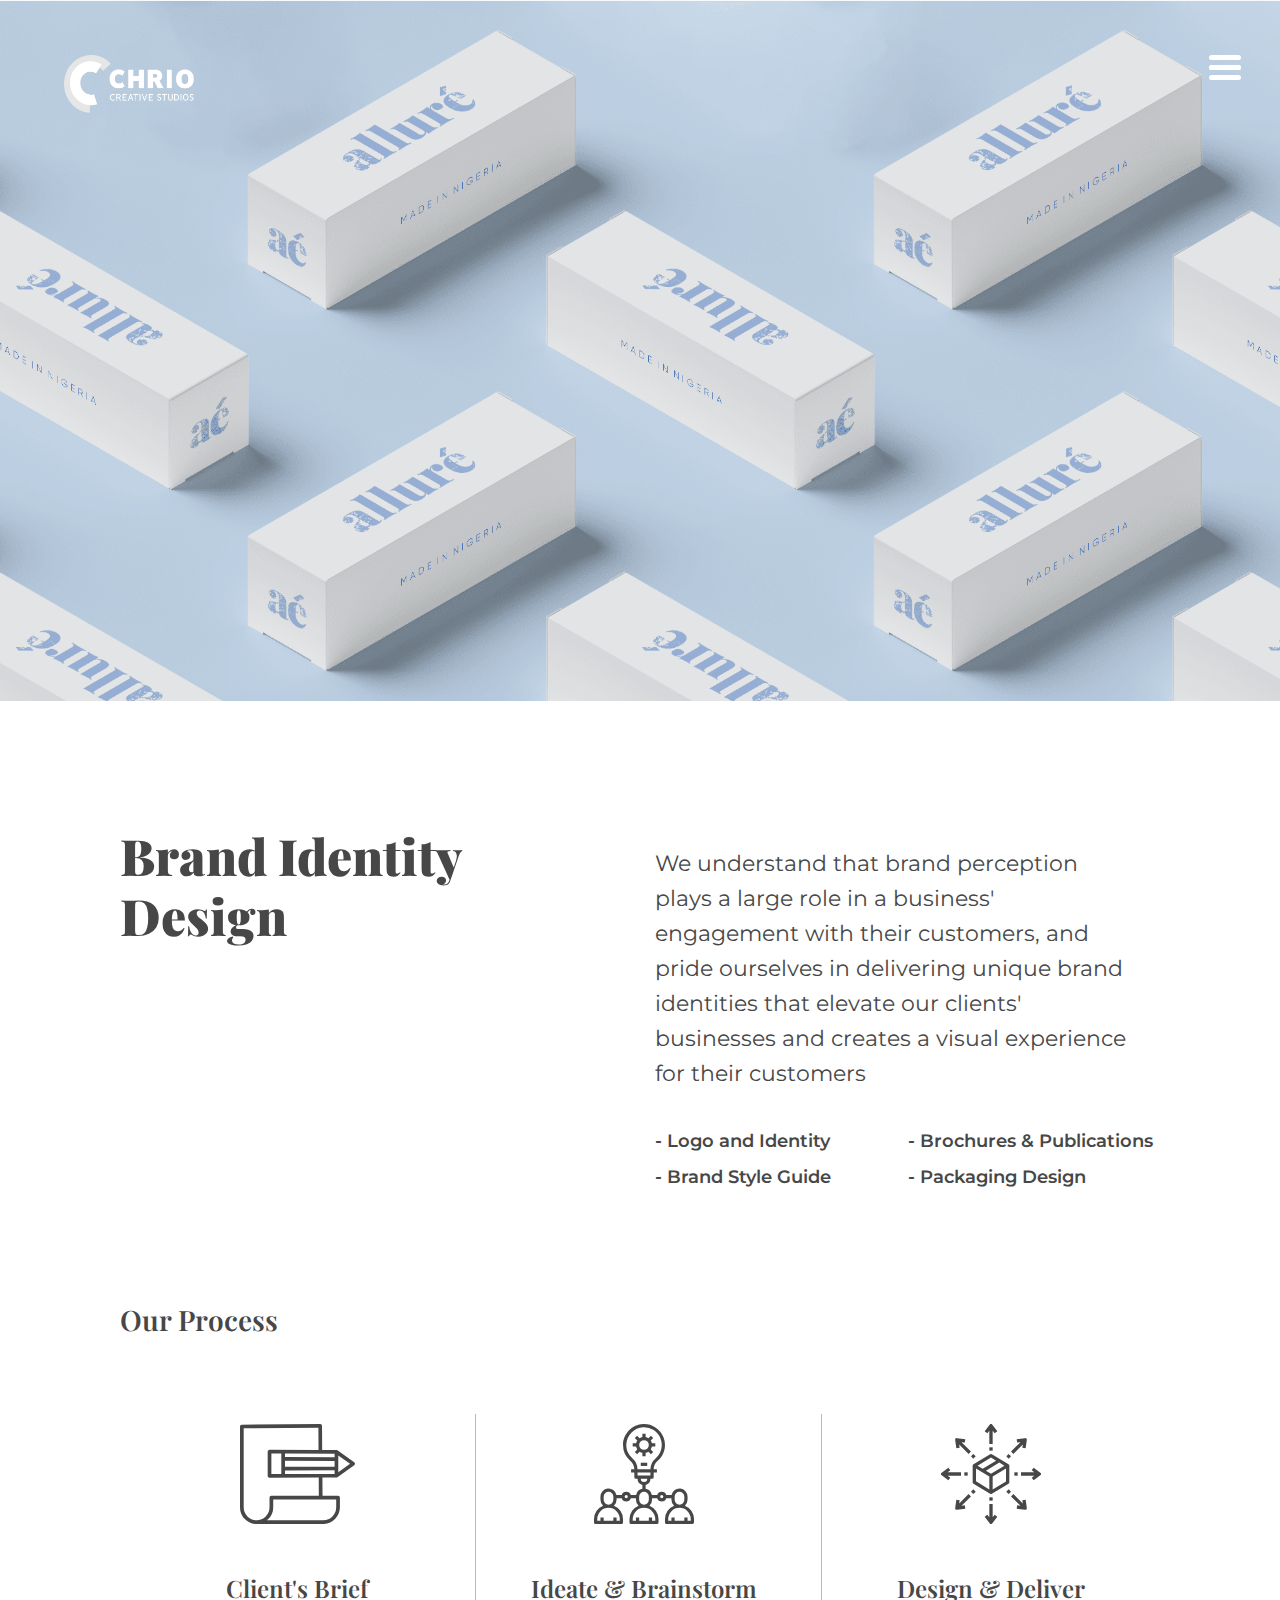
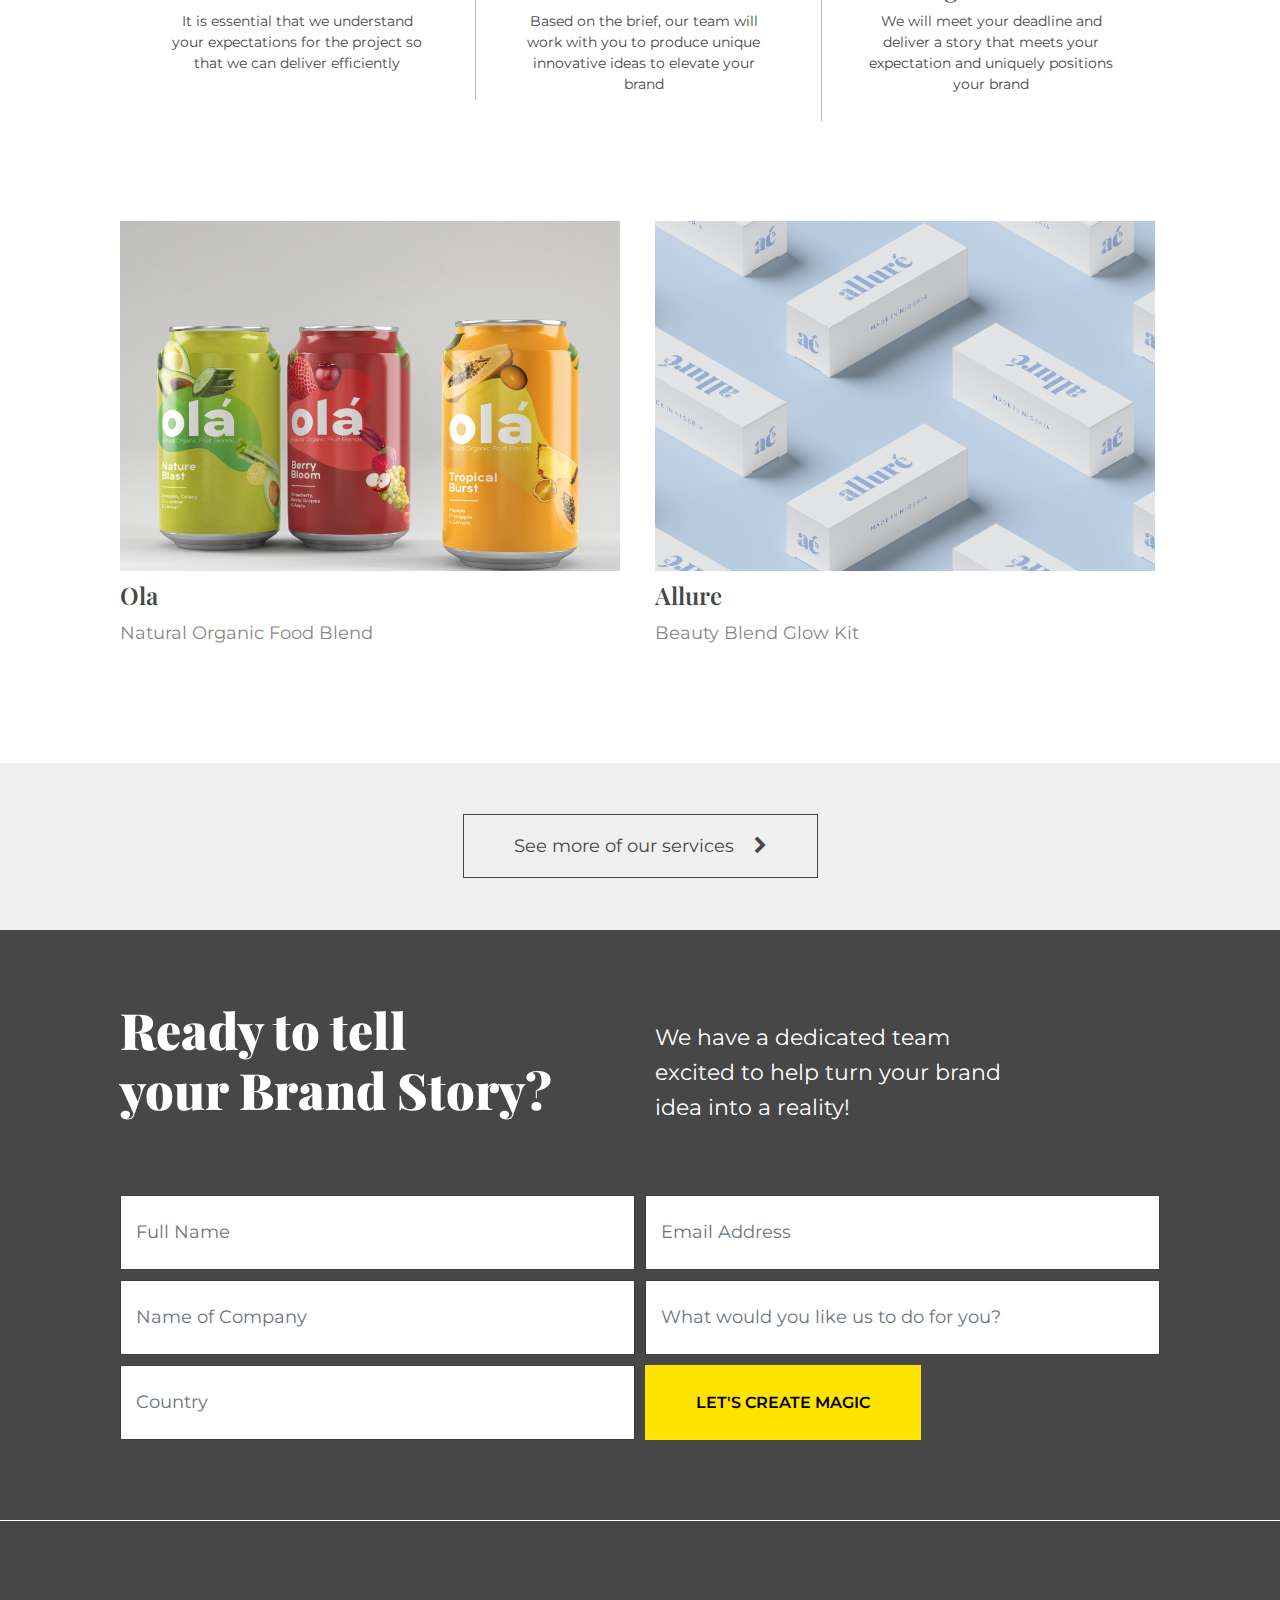
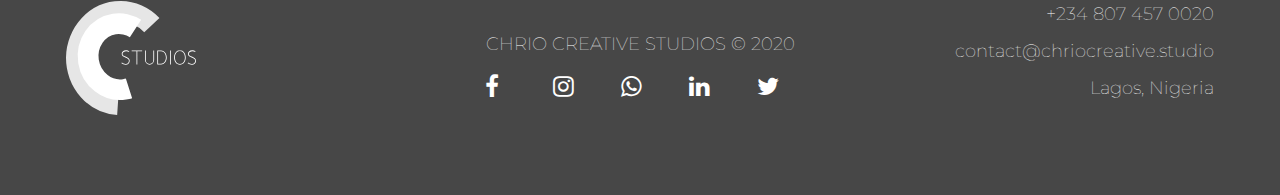
==== commit 78a09be8: "Done" ====
--- a/brand-identity.html
+++ b/brand-identity.html
@@ -17,12 +17,12 @@
 
         <div class="container">
             <div class="row">
-                <div class="col-md-6">
-                    <a class="navbar-brand" href="#" id="navbar-brand">
+                <div class="col-sm-6 col-xs-6 col-md-6">
+                    <a class="navbar-brand" href="index.html" id="navbar-brand">
                         <img src="./assets/images/chrio_logo.svg" class="nav-logo" alt="Chrio Logo" />
                     </a>
                 </div>
-                <div class="col-md-6">
+                <div class="col-sm-6 col-xs-6 col-md-6">
                     <a href="javascript:void(0)" class="closebtn" onclick="closeNav()">&times;</a>
                 </div>
             </div>
@@ -43,7 +43,7 @@
     <nav class="navbar navbar-expand-lg navbar-light bg-light" id="nav">
         <div class="container">
             <div class="row">
-                <a class="navbar-brand" href="#" id="navbar-brand">
+                <a class="navbar-brand" href="index.html" id="navbar-brand">
                     <img src="./assets/images/logo-white.png" class="logo" alt="Chrio Logo" />
                 </a>
                 <div id="nav-icon3" class="pull-right" onclick="openNav()">
@@ -91,7 +91,7 @@
                                 their customers, and pride ourselves in delivering unique brand identities that elevate
                                 our clients' businesses and creates a visual experience for their customers
                             </p>
-                            <div class="row brand-row">
+                            <div class="row brand-row identity-brand-p">
                                 <div class="col-md-6">
                                     <p class="brand-p">- Logo and Identity</p>
                                 </div>
@@ -104,16 +104,15 @@
                                 <div class="col-md-6">
                                     <p class="brand-p">- Packaging Design</p>
                                 </div>
-
-
                             </div>
-                        </div>
-                    </div>
-                </div>
-            </div>
-        </section>
-
-        <section class="strategy-sectionn section" id="strategy-div">
+ 
+                        </div>
+                    </div>
+                </div>
+            </div>
+        </section>
+
+        <section class="strategy-sectionn section our-process-section" id="strategy-div">
             <div class="container" id="strategy-container">
 
                 <div class="row" id="brand1">
@@ -171,7 +170,7 @@
             </div>
         </section>
 
-        <section class="strategy-sectionn section" id="strategy-div">
+        <section class="strategy-sectionn section our-process-section" id="strategy-div">
             <div class="container" id="strategy-container">
                 <div class="row" id="brand1">
                     <div class="col-md-6">
@@ -196,7 +195,7 @@
             <div class="container" id="strategy-container">
                 <div class="row">
                     <div class="col-md-12 text-center">
-                        <a href="brand-identity.html" class="learn-more-1">See more of our services
+                        <a href="services.html" class="learn-more-1">See more of our services
                             <i class="fa fa-chevron-right" aria-hidden="true"></i>
                         </a>
                     </div>
@@ -268,94 +267,88 @@
         </section>
         <footer id="footer-web">
             <div class="container">
-                <div class="row footer-row">
-                    <div class="col">
-                        <img src="./assets/images/footer_logo.svg" alt="" class="img-responsive footer-logo" />
-                    </div>
-                    <div class="col">
-                        <div>
-                            <p class="footer-text">CHRIO CREATIVE STUDIOS &copy; 2020</p>
-                        </div>
-                        <div class="row">
-                            <div class="col">
-                                <a href="https://facebook.com/ChrioCreative/" target="_blank" class=""><i
-                                        class="fa fa-facebook" id="socials" aria-hidden="true"></i></a>
-                            </div>
-                            <div class="col">
-                                <a href="https://instagram.com/chriocreative?igshid=flf5o154ikzl" target="_blank"
-                                    class=""><i class="fa fa-instagram" id="socials" aria-hidden="true"></i></a>
-                            </div>
-                            <div class="col">
-                                <a href="" target="_blank" class=""><i class="fa fa-whatsapp" id="socials"
-                                        aria-hidden="true"></i></a>
-                            </div>
-                            <div class="col">
-                                <a href="https://www.linkedin.com/company/chrio-creative-studios/" target="_blank"
-                                    class=""><i class="fa fa-linkedin" id="socials" aria-hidden="true"></i></a>
-                            </div>
-                            <div class="col">
-                                <a href="https://twitter.com/ChrioCreative" target="_blank" class=""><i
-                                        class="fa fa-twitter" id="socials" aria-hidden="true"></i></a>
-                            </div>
-                            <!-- <div class="col-md-4"></div> -->
-                        </div>
-                    </div>
-                    <div class="col">
-                        <div class="footer-right">
-                            <p class="footer-text1">+234 807 457 0020</p>
-                            <p class="footer-text1">contact@chriocreative.studio</p>
-                            <p class="footer-text1">Lagos, Nigeria</p>
-
-                        </div>
-                    </div>
-                </div>
-            </div>
-        </footer>
-        <footer id="footer-mobile">
+              <div class="row footer-row">
+                <div class="col">
+                  <img src="./assets/images/footer_logo.svg" alt="" class="img-responsive footer-logo" />
+                </div>
+                <div class="col">
+                  <div>
+                    <p class="footer-text">CHRIO CREATIVE STUDIOS &copy; 2020</p>
+                  </div>
+                  <div class="row">
+                    <div class="col">
+                      <a href="https://facebook.com/ChrioCreative/" target="_blank" class=""><i class="fa fa-facebook" id="socials" aria-hidden="true"></i></a>
+                    </div>
+                    <div class="col">
+                      <a href="https://instagram.com/chriocreative?igshid=flf5o154ikzl" target="_blank" class=""><i class="fa fa-instagram" id="socials" aria-hidden="true"></i></a>
+                    </div>
+                    <div class="col">
+                      <a href="https://api.whatsapp.com/send?phone=+2348074570020" target="_blank" class=""><i class="fa fa-whatsapp" id="socials" aria-hidden="true"></i></a>
+                    </div>
+                    <div class="col">
+                      <a href="https://www.linkedin.com/company/chrio-creative-studios/" target="_blank" class=""><i class="fa fa-linkedin" id="socials" aria-hidden="true"></i></a>
+                    </div>
+                    <div class="col">
+                      <a href="https://twitter.com/ChrioCreative" target="_blank" class=""><i class="fa fa-twitter" id="socials" aria-hidden="true"></i></a>
+                    </div>
+                    <!-- <div class="col-md-4"></div> -->
+                  </div>
+                </div>
+                <div class="col">
+                  <div class="footer-right">
+                    <p class="footer-text1">+234 807 457 0020</p>
+                    <p class="footer-text1">contact@chriocreative.studio</p>
+                    <p class="footer-text1">Lagos, Nigeria</p>
+        
+                  </div>
+                </div>
+              </div>
+            </div>
+          </footer>
+          <footer id="footer-mobile">
             <div class="container container-footer">
-                <div class="row footer-row">
-                    <div class="col-md-6 col-sm-6 col-sx-6">
-                        <!-- <img
-                  src="./assets/images/footer_logo.svg"
-                  alt=""
-                  class="img-responsive footer-logo"
-                /> -->
-                    </div>
-                    <div class="col-md-6 col-sm-6 col-sx-6">
-                        <div>
-                            <p class="footer-text">CHRIO CREATIVE STUDIOS &copy; 2020</p>
-                            <div class="row">
-                                <div class="col-md-4"></div>
-                                <div class="col">
-                                    <a href="" class=""><i class="fa fa-facebook" id="socials"
-                                            aria-hidden="true"></i></a>
-                                </div>
-                                <div class="col">
-                                    <a href="" class=""><i class="fa fa-instagram" id="socials"
-                                            aria-hidden="true"></i></a>
-                                </div>
-                                <div class="col">
-                                    <a href="" class=""><i class="fa fa-whatsapp" id="socials"
-                                            aria-hidden="true"></i></a>
-                                </div>
-                                <div class="col">
-                                    <a href="" class=""><i class="fa fa-twitter" id="socials"
-                                            aria-hidden="true"></i></a>
-                                </div>
-                                <!-- <div class="col-md-4"></div> -->
-                            </div>
-                        </div>
-                    </div>
-                    <div class="col-md-12 col-sm-12 col-sx-12">
-                        <div class="footer-right">
-                            <p class="footer-text1">+234 807 457 0020</p>
-                            <p class="footer-text1">contact@chriocreative.studio</p>
-                            <p class="footer-text1">Lagos, Nigeria</p>
-                        </div>
-                    </div>
-                </div>
-            </div>
-        </footer>
+              <div class="row footer-row">
+                <div class="col-md-6 col-sm-6 col-sx-6">
+                  <!-- <img
+                      src="./assets/images/footer_logo.svg"
+                      alt=""
+                      class="img-responsive footer-logo"
+                    /> -->
+                </div>
+                <div class="col-md-6 col-sm-6 col-sx-6">
+                  <div>
+                    <p class="footer-text">CHRIO CREATIVE STUDIOS &copy; 2020</p>
+                    <div class="row">
+                      <div class="col-md-4"></div>
+                      <div class="col">
+                        <a href="https://facebook.com/ChrioCreative/" target="_blank" class=""><i class="fa fa-facebook" id="socials" aria-hidden="true"></i></a>
+                      </div>
+                      <div class="col">
+                        <a href="https://instagram.com/chriocreative?igshid=flf5o154ikzl" target="_blank" class=""><i class="fa fa-instagram" id="socials" aria-hidden="true"></i></a>
+                      </div>
+                      <div class="col">
+                        <a href="https://api.whatsapp.com/send?phone=+2348074570020" target="_blank" class=""><i class="fa fa-whatsapp" id="socials" aria-hidden="true"></i></a>
+                      </div>
+                      <div class="col">
+                        <a href="https://www.linkedin.com/company/chrio-creative-studios/" target="_blank" class=""><i class="fa fa-linkedin" id="socials" aria-hidden="true"></i></a>
+                      </div>
+                      <div class="col">
+                        <a href="https://twitter.com/ChrioCreative" target="_blank" class=""><i class="fa fa-twitter" id="socials" aria-hidden="true"></i></a>
+                      </div>
+                      <!-- <div class="col-md-4"></div> -->
+                    </div>
+                  </div>
+                </div>
+                <div class="col-md-12 col-sm-12 col-sx-12">
+                  <div class="footer-right">
+                    <p class="footer-text1">+234 807 457 0020</p>
+                    <p class="footer-text1">contact@chriocreative.studio</p>
+                    <p class="footer-text1">Lagos, Nigeria</p>
+                  </div>
+                </div>
+              </div>
+            </div>
+          </footer>
     </div>
 
 
--- a/css/identity.css
+++ b/css/identity.css
@@ -27,7 +27,7 @@
 }
 
 p.process-block-p {
-    font-size: 16px;
+    font-size: 14px;
 }
 
 .process-block-below {
@@ -310,6 +310,14 @@
   font-family: "Playfair Display", serif;
 }
 
+.navicon-black span{
+  background: #232323d9 !important;
+}
+
+img.brand-image-main.ux-image {
+  width: 455px;
+}
+
 .landing-h1 {
     font-size: 50px;
     font-weight: 900;
@@ -345,6 +353,42 @@
     /* background: #292929; */
 }
 
+.landing-banner-product {
+  background-image: url(../assets/images/product_banner.png);
+  position: relative;
+  background-position: inherit;
+  background-repeat: no-repeat;
+  background-size: cover;
+  top: -125px;
+  padding-top: 200px;
+  height: 700px;
+  /* background: #292929; */
+}
+
+.landing-banner-create {
+  background-image: url(../assets/images/creative_banner.png);
+  position: relative;
+  background-position: inherit;
+  background-repeat: no-repeat;
+  background-size: cover;
+  top: -125px;
+  padding-top: 200px;
+  height: 700px;
+  /* background: #292929; */
+}
+
+.landing-banner-engineering {
+  background-image: url(../assets/images/engineering_header.png);
+  position: relative;
+  background-position: inherit;
+  background-repeat: no-repeat;
+  background-size: cover;
+  top: -125px;
+  padding-top: 200px;
+  height: 700px;
+  /* background: #292929; */
+}
+
 /* .container {
   margin: 0px 100px;
 } */
@@ -355,16 +399,26 @@
 
 p.brand-p {
     font-size: 18px;
-    line-height: 20px;
+    line-height: 15px;
     font-weight: 600;
 }
 
-.brand-row .col-md-6 {
+.identity-brand-p .brand-p {
+  font-size: 18px;
+  line-height: 20px;
+  font-weight: 600;
+}
+
+.brand-row .col-md-6, .brand-row .col-md-12 {
     padding: 0px;
 }
 
 .row.brand-row {
     padding-top: 20px !important;
+}
+
+#engineering-bottom{
+  width: 100%;
 }
 
 footer {
@@ -484,8 +538,16 @@
     font-size: 18px;
 }
 
-.brand-main-p {
-    font-size: 22px;
+.learn-more-1:hover {
+    text-decoration: none;
+    background: #474747;
+    color: #ffe600;
+    transition: 0.4s;
+  }
+
+  .brand-main-p {
+    font-size: 18px;
+    color: #474747ad;
 }
 
 .strategy-box-holder {
@@ -741,6 +803,54 @@
 }
 
 @media (max-width: 768px) {
+    .our-process-section{
+        margin-top: -30px !important;
+    }
+    p.brand-p {
+        font-size: 16px;
+        line-height: 16px;
+        font-weight: 600;
+    }
+    .landing-h3 {
+        font-size: 22px;
+        font-weight: 600;
+    }
+    .process-block {
+        text-align: center;
+        padding: 20px 10px;
+        border-right: none;
+        margin-right: 0px;
+    }
+    img.brand-image-main {
+        width: 100%;
+    }
+    img.brand-image-main.ux-image {
+      width: 100%;
+  }
+    .brand-main-p {
+        font-size: 16px;
+        margin-bottom: 40px;
+    }
+    .landing-h5 {
+        font-weight: 600;
+        font-size: 22px;
+        margin: 10px 0px;
+    }
+    img.process-icon.icon-1 {
+        width: 90px;
+    }
+    img.process-icon {
+        width: 90px;
+    }
+    .other-services #strategy-container {
+        padding: 25px;
+    }
+    .learn-more-1 {
+        color: #474747;
+        border: 1px solid #474747;
+        padding: 20px;
+        font-size: 16px;
+    }
   img.img-responsive.service-image3 {
     display: block;
   }
@@ -1077,6 +1187,12 @@
     font-weight: 600;
     padding: 0px 15px;
   }
+  .learn-more-1 {
+    color: #474747;
+    border: 1px solid #474747;
+    padding: 20px 10px;
+    font-size: 14px;
+}
 
   img.img-responsive.strategy-icons.center-box {
     margin-left: -35px !important;
@@ -1776,3 +1892,43 @@
     padding: 10px 20px 0px 20px;
   }
 }
+
+/* Menu mobile */
+@media (max-width: 768px){
+    span.nav-vr {
+      display: none;
+  }
+  .sidenav .col-sm-6.col-xs-6.col-md-6 {
+    width: 50%;
+    padding: 0px 55px;
+  }
+  img.nav-logo {
+    width: 100px;
+  }
+  .sidenav .closebtn {
+    position: absolute;
+    top: -20px;
+    right: 0%;
+    font-size: 40px;
+    margin-left: 50px;
+  }
+  .nav-bottom.text-center {
+    padding-top: 50px;
+  }
+  p.nav-p {
+    font-size: 18px;
+    margin-bottom: 0px;
+    font-family: "Montserrat", sans-serif;
+    font-weight: 500;
+    padding: 0px 10px;
+  }
+  .nav-bottom.text-center {
+    padding-top: 50px;
+  }
+  .sidenav a {
+    padding: 10px;
+    text-decoration: none;
+    font-size: 20px;
+    display: block;
+}
+  }